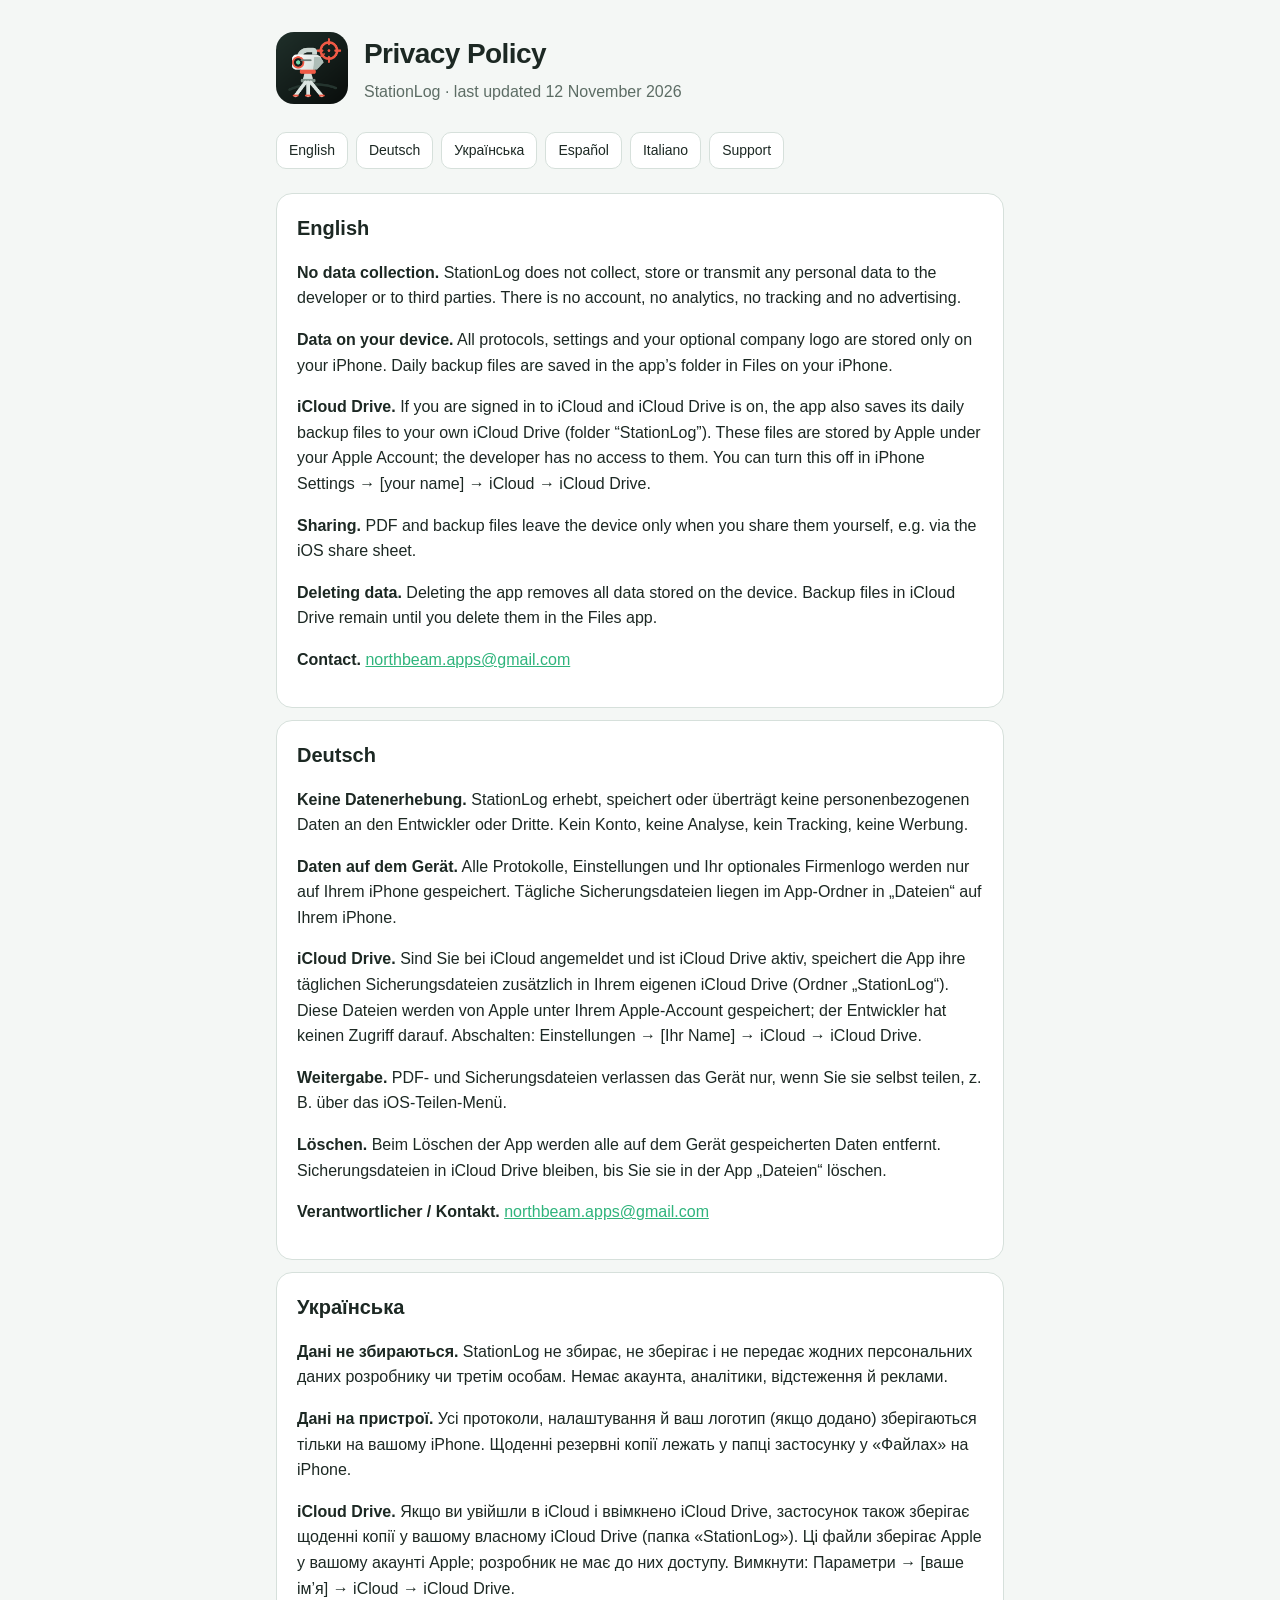
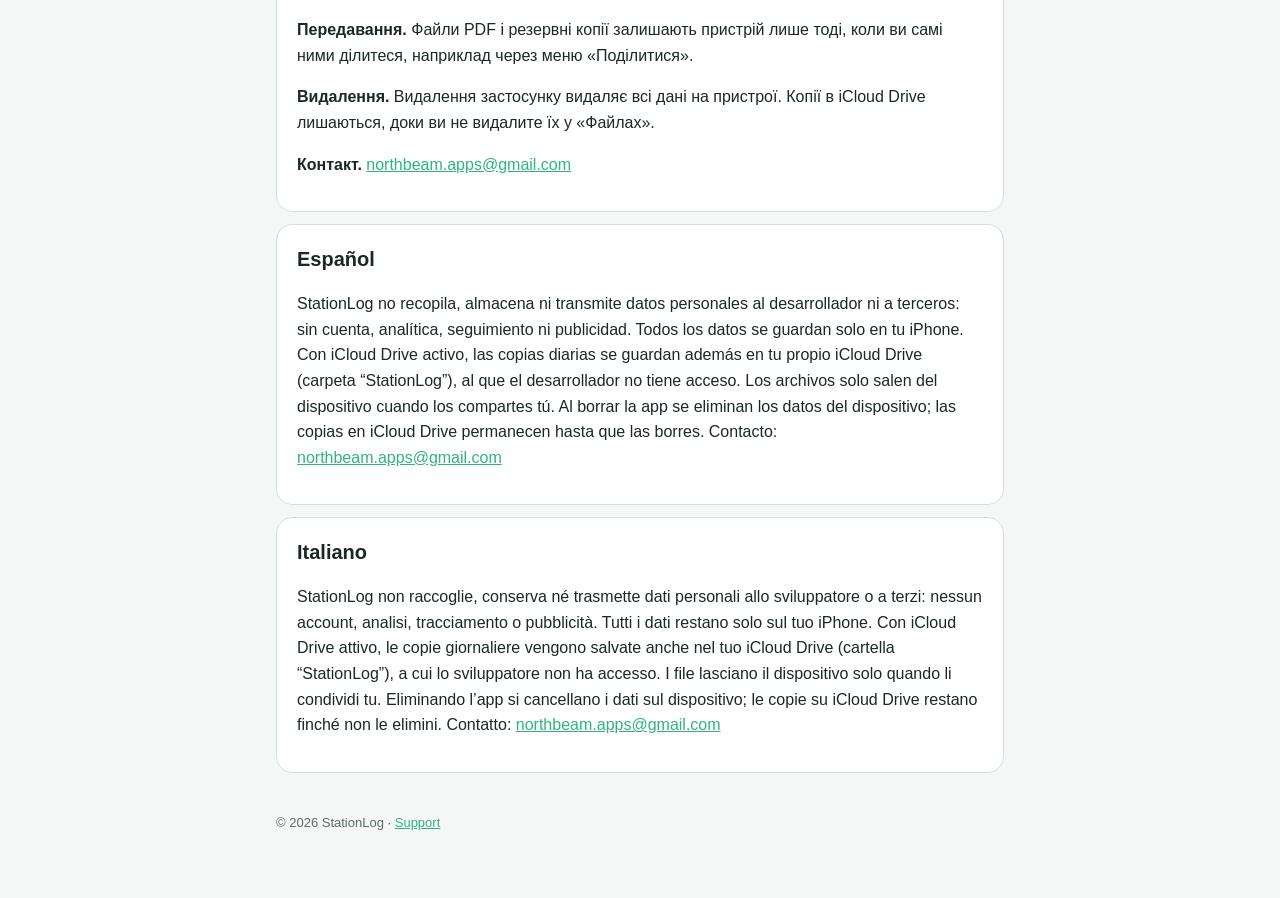
==== stationlog/privacy.html @ 3f03666a "Add StationLog support and privacy pages Co-Authored-By: Claude Opus 5.5 <noreply@anthropic.com> Cla" ====
<!doctype html>
<html lang="en"><head><meta charset="utf-8"><meta name="viewport" content="width=device-width,initial-scale=1">
<title>StationLog – Privacy Policy</title><link rel="icon" href="favicon.svg"><link rel="stylesheet" href="style.css"></head>
<body><main>
<header><img src="icon.png" alt=""><div><h1>Privacy Policy</h1><p class="sub">StationLog · last updated 12 November 2026</p></div></header>
<nav><a href="#en">English</a><a href="#de">Deutsch</a><a href="#uk">Українська</a><a href="#es">Español</a><a href="#it">Italiano</a><a href="index.html">Support</a></nav>

<section id="en" class="card"><h2 style="margin-top:0">English</h2>
<p><b>No data collection.</b> StationLog does not collect, store or transmit any personal data to the developer or to third parties. There is no account, no analytics, no tracking and no advertising.</p>
<p><b>Data on your device.</b> All protocols, settings and your optional company logo are stored only on your iPhone. Daily backup files are saved in the app’s folder in Files on your iPhone.</p>
<p><b>iCloud Drive.</b> If you are signed in to iCloud and iCloud Drive is on, the app also saves its daily backup files to your own iCloud Drive (folder “StationLog”). These files are stored by Apple under your Apple Account; the developer has no access to them. You can turn this off in iPhone Settings → [your name] → iCloud → iCloud Drive.</p>
<p><b>Sharing.</b> PDF and backup files leave the device only when you share them yourself, e.g. via the iOS share sheet.</p>
<p><b>Deleting data.</b> Deleting the app removes all data stored on the device. Backup files in iCloud Drive remain until you delete them in the Files app.</p>
<p><b>Contact.</b> <a href="mailto:northbeam.apps@gmail.com">northbeam.apps@gmail.com</a></p></section>

<section id="de" class="card"><h2 style="margin-top:0">Deutsch</h2>
<p><b>Keine Datenerhebung.</b> StationLog erhebt, speichert oder überträgt keine personenbezogenen Daten an den Entwickler oder Dritte. Kein Konto, keine Analyse, kein Tracking, keine Werbung.</p>
<p><b>Daten auf dem Gerät.</b> Alle Protokolle, Einstellungen und Ihr optionales Firmenlogo werden nur auf Ihrem iPhone gespeichert. Tägliche Sicherungsdateien liegen im App-Ordner in „Dateien“ auf Ihrem iPhone.</p>
<p><b>iCloud Drive.</b> Sind Sie bei iCloud angemeldet und ist iCloud Drive aktiv, speichert die App ihre täglichen Sicherungsdateien zusätzlich in Ihrem eigenen iCloud Drive (Ordner „StationLog“). Diese Dateien werden von Apple unter Ihrem Apple-Account gespeichert; der Entwickler hat keinen Zugriff darauf. Abschalten: Einstellungen → [Ihr Name] → iCloud → iCloud Drive.</p>
<p><b>Weitergabe.</b> PDF- und Sicherungsdateien verlassen das Gerät nur, wenn Sie sie selbst teilen, z. B. über das iOS-Teilen-Menü.</p>
<p><b>Löschen.</b> Beim Löschen der App werden alle auf dem Gerät gespeicherten Daten entfernt. Sicherungsdateien in iCloud Drive bleiben, bis Sie sie in der App „Dateien“ löschen.</p>
<p><b>Verantwortlicher / Kontakt.</b> <a href="mailto:northbeam.apps@gmail.com">northbeam.apps@gmail.com</a></p></section>

<section id="uk" class="card"><h2 style="margin-top:0">Українська</h2>
<p><b>Дані не збираються.</b> StationLog не збирає, не зберігає і не передає жодних персональних даних розробнику чи третім особам. Немає акаунта, аналітики, відстеження й реклами.</p>
<p><b>Дані на пристрої.</b> Усі протоколи, налаштування й ваш логотип (якщо додано) зберігаються тільки на вашому iPhone. Щоденні резервні копії лежать у папці застосунку у «Файлах» на iPhone.</p>
<p><b>iCloud Drive.</b> Якщо ви увійшли в iCloud і ввімкнено iCloud Drive, застосунок також зберігає щоденні копії у вашому власному iCloud Drive (папка «StationLog»). Ці файли зберігає Apple у вашому акаунті Apple; розробник не має до них доступу. Вимкнути: Параметри → [ваше ім’я] → iCloud → iCloud Drive.</p>
<p><b>Передавання.</b> Файли PDF і резервні копії залишають пристрій лише тоді, коли ви самі ними ділитеся, наприклад через меню «Поділитися».</p>
<p><b>Видалення.</b> Видалення застосунку видаляє всі дані на пристрої. Копії в iCloud Drive лишаються, доки ви не видалите їх у «Файлах».</p>
<p><b>Контакт.</b> <a href="mailto:northbeam.apps@gmail.com">northbeam.apps@gmail.com</a></p></section>

<section id="es" class="card"><h2 style="margin-top:0">Español</h2>
<p>StationLog no recopila, almacena ni transmite datos personales al desarrollador ni a terceros: sin cuenta, analítica, seguimiento ni publicidad. Todos los datos se guardan solo en tu iPhone. Con iCloud Drive activo, las copias diarias se guardan además en tu propio iCloud Drive (carpeta “StationLog”), al que el desarrollador no tiene acceso. Los archivos solo salen del dispositivo cuando los compartes tú. Al borrar la app se eliminan los datos del dispositivo; las copias en iCloud Drive permanecen hasta que las borres. Contacto: <a href="mailto:northbeam.apps@gmail.com">northbeam.apps@gmail.com</a></p></section>

<section id="it" class="card"><h2 style="margin-top:0">Italiano</h2>
<p>StationLog non raccoglie, conserva né trasmette dati personali allo sviluppatore o a terzi: nessun account, analisi, tracciamento o pubblicità. Tutti i dati restano solo sul tuo iPhone. Con iCloud Drive attivo, le copie giornaliere vengono salvate anche nel tuo iCloud Drive (cartella “StationLog”), a cui lo sviluppatore non ha accesso. I file lasciano il dispositivo solo quando li condividi tu. Eliminando l’app si cancellano i dati sul dispositivo; le copie su iCloud Drive restano finché non le elimini. Contatto: <a href="mailto:northbeam.apps@gmail.com">northbeam.apps@gmail.com</a></p></section>

<footer>© 2026 StationLog · <a href="index.html">Support</a></footer>
</main></body></html>
---- stationlog/style.css ----
:root{--bg:#0b100e;--card:#151d1a;--soft:#202a26;--ink:#f1f5f3;--muted:#aebbb5;--line:#2b3934;--green:#2fb47c;--orange:#f28c28}
@media (prefers-color-scheme: light){:root{--bg:#f4f7f5;--card:#fff;--soft:#edf3f0;--ink:#1c2823;--muted:#5d6d65;--line:#d6e0db}}
*{box-sizing:border-box}body{margin:0;background:var(--bg);color:var(--ink);font:16px/1.6 -apple-system,BlinkMacSystemFont,"Segoe UI",Roboto,sans-serif}
main{max-width:760px;margin:0 auto;padding:32px 16px 64px}
header{display:flex;align-items:center;gap:16px;margin-bottom:28px}header img{width:72px;height:72px;border-radius:18px}
h1{margin:0;font-size:28px;letter-spacing:-.02em}h2{margin:32px 0 8px;font-size:20px}h3{margin:20px 0 4px;font-size:16px}
.sub{margin:2px 0 0;color:var(--muted)}nav{display:flex;flex-wrap:wrap;gap:8px;margin:0 0 24px}
nav a{padding:6px 12px;border:1px solid var(--line);border-radius:10px;color:var(--ink);text-decoration:none;font-size:14px;background:var(--card)}
.card{padding:18px 20px;border:1px solid var(--line);border-radius:16px;background:var(--card);margin:12px 0}
.btn{display:inline-block;padding:12px 18px;border-radius:12px;background:var(--green);color:#fff;font-weight:700;text-decoration:none}
a{color:var(--green)}p,li{color:var(--ink)}.muted{color:var(--muted);font-size:14px}footer{margin-top:40px;color:var(--muted);font-size:13px}
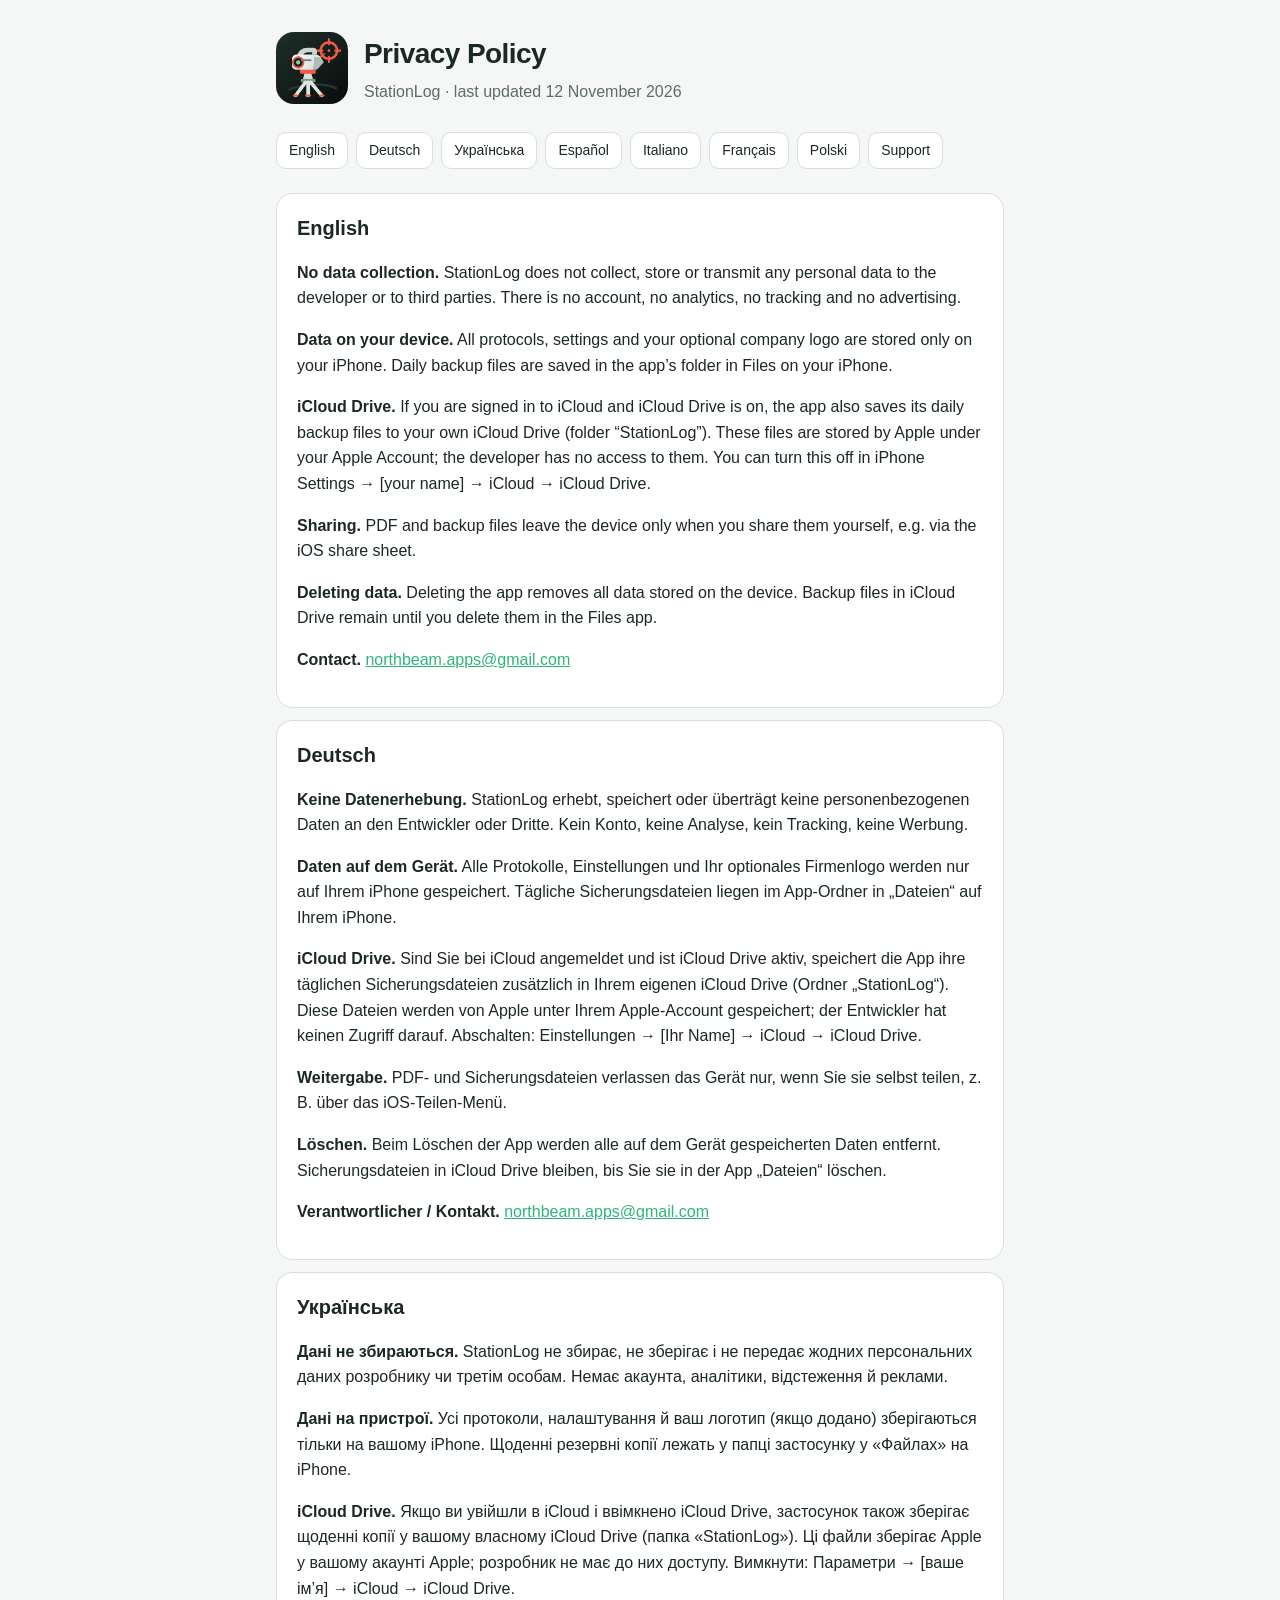
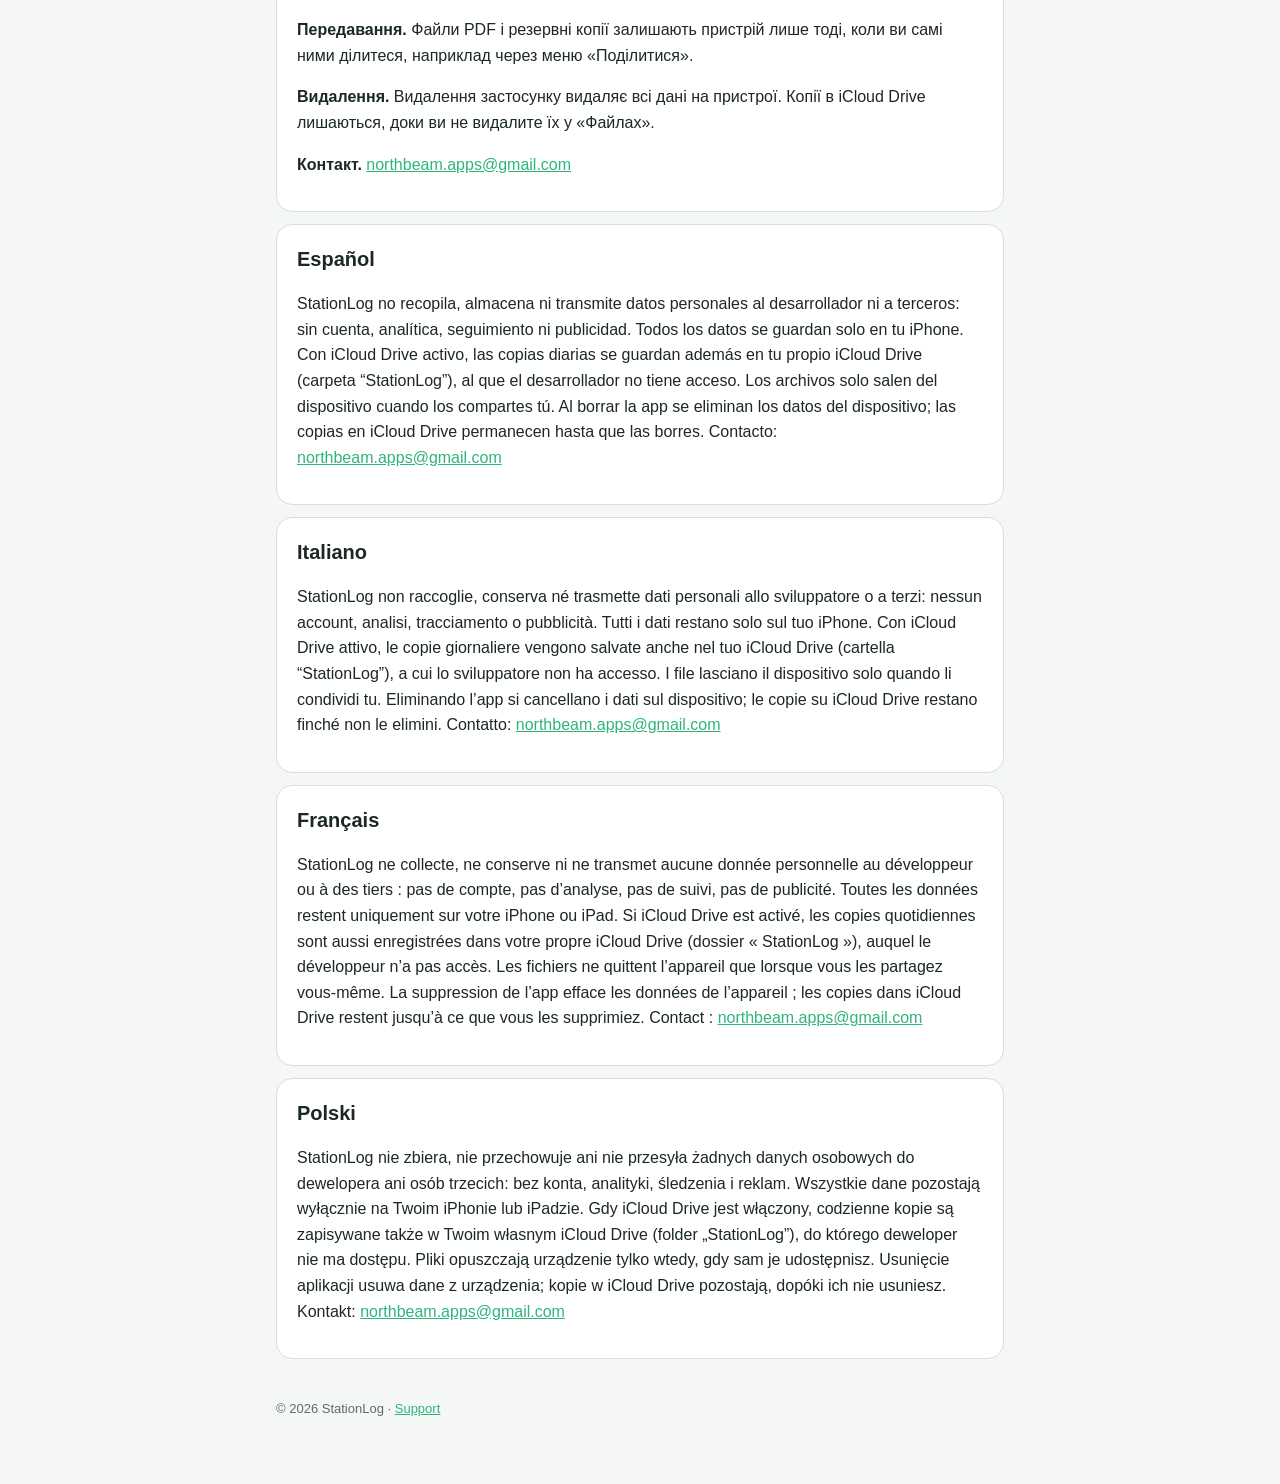
==== commit f46101c8: "StationLog support and privacy: add French and Polish Co-Authored-By: Claude Opus 5.5 <noreply@anthr" ====
--- a/stationlog/privacy.html
+++ b/stationlog/privacy.html
@@ -3,7 +3,7 @@
 <title>StationLog – Privacy Policy</title><link rel="icon" href="favicon.svg"><link rel="stylesheet" href="style.css"></head>
 <body><main>
 <header><img src="icon.png" alt=""><div><h1>Privacy Policy</h1><p class="sub">StationLog · last updated 12 November 2026</p></div></header>
-<nav><a href="#en">English</a><a href="#de">Deutsch</a><a href="#uk">Українська</a><a href="#es">Español</a><a href="#it">Italiano</a><a href="index.html">Support</a></nav>
+<nav><a href="#en">English</a><a href="#de">Deutsch</a><a href="#uk">Українська</a><a href="#es">Español</a><a href="#it">Italiano</a><a href="#fr">Français</a><a href="#pl">Polski</a><a href="index.html">Support</a></nav>
 
 <section id="en" class="card"><h2 style="margin-top:0">English</h2>
 <p><b>No data collection.</b> StationLog does not collect, store or transmit any personal data to the developer or to third parties. There is no account, no analytics, no tracking and no advertising.</p>
@@ -35,5 +35,11 @@
 <section id="it" class="card"><h2 style="margin-top:0">Italiano</h2>
 <p>StationLog non raccoglie, conserva né trasmette dati personali allo sviluppatore o a terzi: nessun account, analisi, tracciamento o pubblicità. Tutti i dati restano solo sul tuo iPhone. Con iCloud Drive attivo, le copie giornaliere vengono salvate anche nel tuo iCloud Drive (cartella “StationLog”), a cui lo sviluppatore non ha accesso. I file lasciano il dispositivo solo quando li condividi tu. Eliminando l’app si cancellano i dati sul dispositivo; le copie su iCloud Drive restano finché non le elimini. Contatto: <a href="mailto:northbeam.apps@gmail.com">northbeam.apps@gmail.com</a></p></section>
 
+<section id="fr" class="card"><h2 style="margin-top:0">Français</h2>
+<p>StationLog ne collecte, ne conserve ni ne transmet aucune donnée personnelle au développeur ou à des tiers : pas de compte, pas d’analyse, pas de suivi, pas de publicité. Toutes les données restent uniquement sur votre iPhone ou iPad. Si iCloud Drive est activé, les copies quotidiennes sont aussi enregistrées dans votre propre iCloud Drive (dossier « StationLog »), auquel le développeur n’a pas accès. Les fichiers ne quittent l’appareil que lorsque vous les partagez vous-même. La suppression de l’app efface les données de l’appareil ; les copies dans iCloud Drive restent jusqu’à ce que vous les supprimiez. Contact : <a href="mailto:northbeam.apps@gmail.com">northbeam.apps@gmail.com</a></p></section>
+
+<section id="pl" class="card"><h2 style="margin-top:0">Polski</h2>
+<p>StationLog nie zbiera, nie przechowuje ani nie przesyła żadnych danych osobowych do dewelopera ani osób trzecich: bez konta, analityki, śledzenia i reklam. Wszystkie dane pozostają wyłącznie na Twoim iPhonie lub iPadzie. Gdy iCloud Drive jest włączony, codzienne kopie są zapisywane także w Twoim własnym iCloud Drive (folder „StationLog”), do którego deweloper nie ma dostępu. Pliki opuszczają urządzenie tylko wtedy, gdy sam je udostępnisz. Usunięcie aplikacji usuwa dane z urządzenia; kopie w iCloud Drive pozostają, dopóki ich nie usuniesz. Kontakt: <a href="mailto:northbeam.apps@gmail.com">northbeam.apps@gmail.com</a></p></section>
+
 <footer>© 2026 StationLog · <a href="index.html">Support</a></footer>
 </main></body></html>
